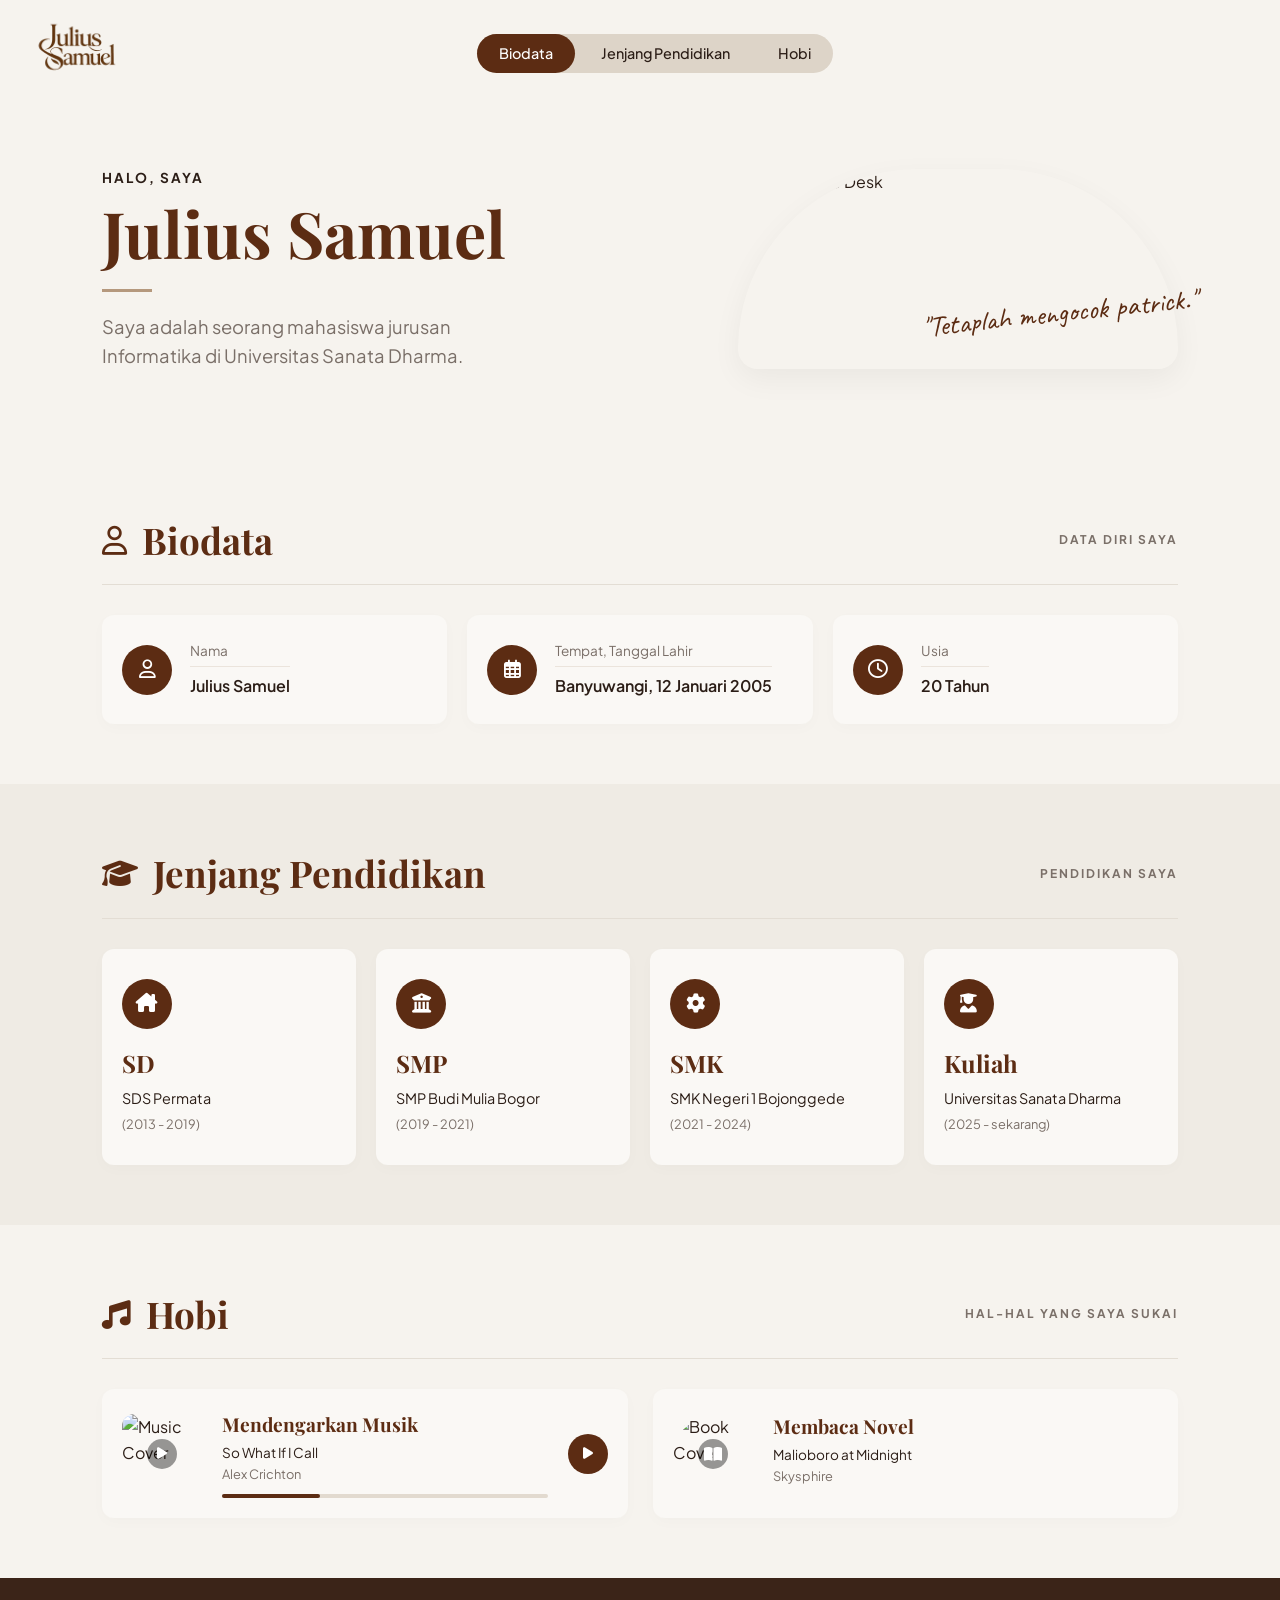
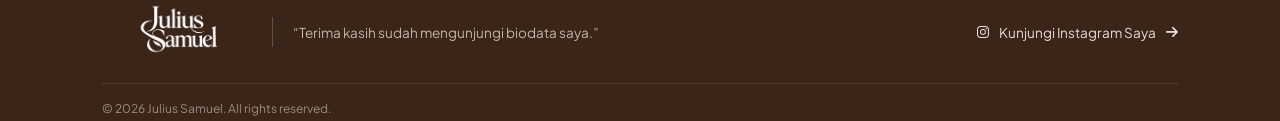
==== HTML CSS/index.html @ c6c00d2a "css 1" ====
<!DOCTYPE html>
<html lang="id">
<head>
    <meta charset="UTF-8">
    <meta name="viewport" content="width=device-width, initial-scale=1.0">
    <title>Julius Samuel - Portfolio</title>
    <link rel="stylesheet" href="style.css">
    <!-- Font Awesome untuk Icon -->
    <link rel="stylesheet" href="https://cdnjs.cloudflare.com/ajax/libs/font-awesome/6.4.0/css/all.min.css">
    <!-- Google Fonts -->
    <link rel="preconnect" href="https://fonts.googleapis.com">
    <link rel="preconnect" href="https://fonts.gstatic.com" crossorigin>
    <link href="https://fonts.googleapis.com/css2?family=Caveat&family=Playfair+Display:ital,wght@0,600;0,700;1,400&family=Plus+Jakarta+Sans:wght@400;500;600;700&display=swap" rel="stylesheet">
</head>
<body>

    <!-- Header / Navbar -->
    <header class="header">
        <div class="logo-container">
            <img src="Image_25_Sep_2026__13.34.43-removebg-preview.png" alt="Julius Samuel Logo" class="brand-logo">
        </div>
        
        <!-- Navbar di Posisi Tengah -->
        <nav class="navbar-center">
            <a href="#biodata" class="nav-link active">Biodata</a>
            <a href="#pendidikan" class="nav-link">Jenjang Pendidikan</a>
            <a href="#hobi" class="nav-link">Hobi</a>
        </nav>
        
        <div class="header-spacer"></div>
    </header>

    <!-- Hero Section -->
    <section class="hero-section">
        <div class="hero-container">
            <div class="hero-text">
                <span class="sub-title">HALO, SAYA</span>
                <h1 class="hero-name">Julius Samuel</h1>
                <div class="divider-line"></div>
                <p class="hero-desc">
                    Saya adalah seorang mahasiswa jurusan Informatika di Universitas Sanata Dharma.
                </p>
            </div>
            <div class="hero-image-wrapper">
                <div class="hero-image-card">
                    <img src="https://images.unsplash.com/photo-1517842645767-c639042777db?q=80&w=800&auto=format&fit=crop" alt="Workspace Desk">
                </div>
                <div class="quote-tag">
                    "Tetaplah mengocok patrick."
                </div>
            </div>
        </div>
    </section>

    <!-- Section Biodata -->
    <section id="biodata" class="section bg-light">
        <div class="section-container">
            <div class="section-header">
                <div class="section-title">
                    <i class="fa-regular fa-user icon-title"></i>
                    <h2>Biodata</h2>
                </div>
                <span class="section-category">DATA DIRI SAYA</span>
            </div>

            <div class="grid-3">
                <!-- Card Nama -->
                <div class="info-card">
                    <div class="card-icon-circle">
                        <i class="fa-regular fa-user"></i>
                    </div>
                    <div class="card-content">
                        <span class="label">Nama</span>
                        <p class="value">Julius Samuel</p>
                    </div>
                </div>

                <!-- Card Tempat Tanggal Lahir -->
                <div class="info-card">
                    <div class="card-icon-circle">
                        <i class="fa-regular fa-calendar-days"></i>
                    </div>
                    <div class="card-content">
                        <span class="label">Tempat, Tanggal Lahir</span>
                        <p class="value">Banyuwangi, 12 Januari 2005</p>
                    </div>
                </div>

                <!-- Card Usia -->
                <div class="info-card">
                    <div class="card-icon-circle">
                        <i class="fa-regular fa-clock"></i>
                    </div>
                    <div class="card-content">
                        <span class="label">Usia</span>
                        <p class="value">20 Tahun</p>
                    </div>
                </div>
            </div>
        </div>
    </section>

    <!-- Section Jenjang Pendidikan -->
    <section id="pendidikan" class="section bg-medium">
        <div class="section-container">
            <div class="section-header">
                <div class="section-title">
                    <i class="fa-solid fa-graduation-cap icon-title"></i>
                    <h2>Jenjang Pendidikan</h2>
                </div>
                <span class="section-category">PENDIDIKAN SAYA</span>
            </div>

            <div class="grid-4">
                <!-- SD -->
                <div class="edu-card">
                    <div class="card-icon-circle">
                        <i class="fa-solid fa-house-chimney"></i>
                    </div>
                    <h3>SD</h3>
                    <p class="school-name">SDS Permata</p>
                    <span class="year">(2013 - 2019)</span>
                </div>

                <!-- SMP -->
                <div class="edu-card">
                    <div class="card-icon-circle">
                        <i class="fa-solid fa-building-columns"></i>
                    </div>
                    <h3>SMP</h3>
                    <p class="school-name">SMP Budi Mulia Bogor</p>
                    <span class="year">(2019 - 2021)</span>
                </div>

                <!-- SMK -->
                <div class="edu-card">
                    <div class="card-icon-circle">
                        <i class="fa-solid fa-gear"></i>
                    </div>
                    <h3>SMK</h3>
                    <p class="school-name">SMK Negeri 1 Bojonggede</p>
                    <span class="year">(2021 - 2024)</span>
                </div>

                <!-- Kuliah -->
                <div class="edu-card">
                    <div class="card-icon-circle">
                        <i class="fa-solid fa-user-graduate"></i>
                    </div>
                    <h3>Kuliah</h3>
                    <p class="school-name">Universitas Sanata Dharma</p>
                    <span class="year">(2025 - sekarang)</span>
                </div>
            </div>
        </div>
    </section>

    <!-- Section Hobi -->
    <section id="hobi" class="section bg-light">
        <div class="section-container">
            <div class="section-header">
                <div class="section-title">
                    <i class="fa-solid fa-music icon-title"></i>
                    <h2>Hobi</h2>
                </div>
                <span class="section-category">HAL-HAL YANG SAYA SUKAI</span>
            </div>

            <div class="grid-2">
                <!-- Card Musik -->
                <div class="media-card">
                    <div class="media-img-wrapper">
                        <img src="https://encrypted-tbn0.gstatic.com/images?q=tbn:ANd9GcTIN4x_kDYFAgmuiP2aphLvJpqb9gc1ZerIL5PXhTt6cQ&s" alt="Music Cover">
                        <button class="play-btn-overlay"><i class="fa-solid fa-play"></i></button>
                    </div>
                    <div class="media-details">
                        <h3>Mendengarkan Musik</h3>
                        <p class="artist">So What If I Call</p>
                        <span class="album">Alex Crichton</span>
                        <div class="progress-bar-container">
                            <div class="progress-bar"></div>
                        </div>
                    </div>
                    <button class="action-btn"><i class="fa-solid fa-play"></i></button>
                </div>

                <!-- Card Buku -->
                <div class="media-card">
                    <div class="media-img-wrapper circle">
                        <img src="https://images.unsplash.com/photo-1544716278-ca5e3f4abd8c?q=80&w=300&auto=format&fit=crop" alt="Book Cover">
                        <div class="icon-overlay"><i class="fa-solid fa-book-open"></i></div>
                    </div>
                    <div class="media-details">
                        <h3>Membaca Novel</h3>
                        <p class="artist">Malioboro at Midnight</p>
                        <span class="album">Skysphire</span>
                    </div>
                </div>
            </div>
        </div>
    </section>

    <!-- Footer -->
    <footer class="footer">
        <div class="footer-container">
            <div class="footer-left">
                <img src="Image_25_Sep_2026__13.34.43-removebg-preview.png" alt="Julius Samuel Logo" class="footer-logo">
                <div class="footer-divider"></div>
                <p class="footer-quote">“Terima kasih sudah mengunjungi biodata saya.”</p>
            </div>
            <a href="https://instagram.com" target="_blank" class="social-link">
                <i class="fa-brands fa-instagram"></i>
                <span>Kunjungi Instagram Saya</span>
                <i class="fa-solid fa-arrow-right"></i>
            </a>
        </div>
        <div class="copyright">
            © 2026 Julius Samuel. All rights reserved.
        </div>
    </footer>

</body>
</html>
---- HTML CSS/style.css ----
:root {
    --bg-light: #F6F3EE;
    --bg-medium: #EFEBE4;
    --bg-card: #FAF8F5;
    --bg-dark: #3B2418;
    --primary-brown: #5C2C13;
    --accent-brown: #7A3E1D;
    --text-dark: #2B1D16;
    --text-muted: #7A6F68;
    --border-color: #E3DDD4;
    --font-serif: 'Playfair Display', Georgia, serif;
    --font-sans: 'Plus Jakarta Sans', sans-serif;
    --font-handwriting: 'Caveat', cursive;
}

* {
    margin: 0;
    padding: 0;
    box-sizing: border-box;
}

body {
    font-family: var(--font-sans);
    background-color: var(--bg-light);
    color: var(--text-dark);
    line-height: 1.6;
}

.header {
    display: flex;
    justify-content: space-between;
    align-items: center;
    padding: 0px;
    background-color: var(--bg-light);
    position: sticky;
    top: 0;
    z-index: 50;
}

.brand-logo, .footer-logo {
    height: 100px;
    object-fit: contain;
    padding : 0%;
}

.navbar-center {
    display: flex;
    align-items: center;
    background-color: #DDD4C8;
    padding: 0px 0px;
    border-radius: 30px;
    gap: 4px;
}

.nav-link {
    text-decoration: none;
    color: var(--text-dark);
    font-size: 0.9rem;
    font-weight: 500;
    padding: 8px 22px;
    border-radius: 20px;
    transition: all 0.3s ease;
}

.nav-link.active, .nav-link:hover {
    background-color: var(--primary-brown);
    color: #FFFFFF;
}

.header-spacer {
    width: 120px; 
}

.hero-section {
    padding: 60px 8% 80px 8%;
}

.hero-container {
    display: flex;
    align-items: center;
    justify-content: space-between;
    gap: 40px;
}

.hero-text {
    flex: 1;
}

.sub-title {
    font-size: 0.85rem;
    letter-spacing: 2px;
    font-weight: 700;
    color: var(--text-dark);
    display: block;
    margin-bottom: 10px;
}

.hero-name {
    font-family: var(--font-serif);
    font-size: 4rem;
    color: var(--primary-brown);
    font-weight: 700;
    line-height: 1.1;
}

.divider-line {
    width: 50px;
    height: 3px;
    background-color: #B5987D;
    margin: 20px 0;
}

.hero-desc {
    font-size: 1.15rem;
    color: var(--text-muted);
    max-width: 420px;
}

.hero-image-wrapper {
    position: relative;
    flex: 1;
    display: flex;
    justify-content: flex-end;
}

.hero-image-card {
    width: 85%;
    height: 200px;
    border-top-left-radius: 180px;
    border-top-right-radius: 180px;
    border-bottom-left-radius: 20px;
    border-bottom-right-radius: 20px;
    overflow: hidden;
    box-shadow: 0 10px 30px rgba(0,0,0,0.05);
}

.hero-image-card img {
    width: 100%;
    height: 100%;
    object-fit: cover;
}

.quote-tag {
    position: absolute;
    right: -20px;
    bottom: 40px;
    font-family: var(--font-handwriting);
    font-size: 1.8rem;
    color: var(--primary-brown);
    transform: rotate(-6deg);
    line-height: 1.1;
    text-align: center;
}

.section {
    padding: 60px 8%;
}

.bg-light {
    background-color: var(--bg-light);
}

.bg-medium {
    background-color: var(--bg-medium);
}

.section-container {
    max-width: 1200px;
    margin: 0 auto;
}

.section-header {
    display: flex;
    justify-content: space-between;
    align-items: center;
    border-bottom: 1px solid var(--border-color);
    padding-bottom: 15px;
    margin-bottom: 30px;
}

.section-title {
    display: flex;
    align-items: center;
    gap: 15px;
}

.icon-title {
    font-size: 1.8rem;
    color: var(--primary-brown);
}

.section-title h2 {
    font-family: var(--font-serif);
    font-size: 2.3rem;
    color: var(--primary-brown);
}

.section-category {
    font-size: 0.75rem;
    font-weight: 700;
    letter-spacing: 2px;
    color: var(--text-muted);
}

.grid-3 {
    display: grid;
    grid-template-columns: repeat(3, 1fr);
    gap: 20px;
}

.grid-4 {
    display: grid;
    grid-template-columns: repeat(4, 1fr);
    gap: 20px;
}

.grid-2 {
    display: grid;
    grid-template-columns: repeat(2, 1fr);
    gap: 25px;
}

.info-card {
    background-color: var(--bg-card);
    padding: 25px 20px;
    border-radius: 12px;
    display: flex;
    align-items: center;
    gap: 18px;
    box-shadow: 0 4px 15px rgba(0,0,0,0.02);
}

.card-icon-circle {
    width: 50px;
    height: 50px;
    background-color: var(--primary-brown);
    color: #FFFFFF;
    border-radius: 50%;
    display: flex;
    align-items: center;
    justify-content: center;
    font-size: 1.2rem;
    flex-shrink: 0;
}

.card-content .label {
    font-size: 0.85rem;
    color: var(--text-muted);
    display: block;
    border-bottom: 1px solid #EBE4DC;
    padding-bottom: 4px;
    margin-bottom: 6px;
}

.card-content .value {
    font-weight: 600;
    color: var(--text-dark);
}

.edu-card {
    background-color: var(--bg-card);
    padding: 30px 20px;
    border-radius: 12px;
    display: flex;
    flex-direction: column;
    align-items: flex-start;
    box-shadow: 0 4px 15px rgba(0,0,0,0.02);
}

.edu-card h3 {
    font-family: var(--font-serif);
    font-size: 1.5rem;
    color: var(--primary-brown);
    margin: 15px 0 5px 0;
}

.edu-card .school-name {
    font-size: 0.9rem;
    color: var(--text-dark);
}

.edu-card .year {
    font-size: 0.8rem;
    color: var(--text-muted);
    margin-top: 4px;
}

.media-card {
    background-color: var(--bg-card);
    padding: 20px;
    border-radius: 12px;
    display: flex;
    align-items: center;
    gap: 20px;
    position: relative;
    box-shadow: 0 4px 15px rgba(0,0,0,0.02);
}

.media-img-wrapper {
    width: 80px;
    height: 80px;
    border-radius: 12px;
    overflow: hidden;
    position: relative;
    flex-shrink: 0;
}

.media-img-wrapper.circle {
    border-radius: 50%;
}

.media-img-wrapper img {
    width: 100%;
    height: 100%;
    object-fit: cover;
}

.play-btn-overlay, .icon-overlay {
    position: absolute;
    top: 50%;
    left: 50%;
    transform: translate(-50%, -50%);
    background: rgba(0, 0, 0, 0.4);
    color: #FFF;
    border: none;
    border-radius: 50%;
    width: 30px;
    height: 30px;
    display: flex;
    align-items: center;
    justify-content: center;
    cursor: pointer;
}

.media-details {
    flex: 1;
}

.media-details h3 {
    font-family: var(--font-serif);
    font-size: 1.2rem;
    color: var(--primary-brown);
}

.media-details .artist {
    font-size: 0.85rem;
    color: var(--text-dark);
    margin-top: 2px;
}

.media-details .album {
    font-size: 0.8rem;
    color: var(--text-muted);
    display: block;
    margin-bottom: 10px;
}

.progress-bar-container {
    width: 100%;
    height: 4px;
    background-color: #E2DACF;
    border-radius: 2px;
}

.progress-bar {
    width: 30%;
    height: 100%;
    background-color: var(--primary-brown);
    border-radius: 2px;
}

.action-btn {
    width: 40px;
    height: 40px;
    border-radius: 50%;
    background-color: var(--primary-brown);
    color: #FFF;
    border: none;
    display: flex;
    align-items: center;
    justify-content: center;
    cursor: pointer;
    transition: background 0.2s;
}

.action-btn:hover {
    background-color: var(--accent-brown);
}

/* FOOTER */
.footer {
    background-color: var(--bg-dark);
    color: #E6DCD3;
    padding: 4px 8% 2px 8%;
}

.footer-container {
    display: flex;
    justify-content: space-between;
    align-items: center;
    padding-bottom: 1px;
    border-bottom: 1px solid rgba(255, 255, 255, 0.1);
}

.footer-left {
    display: flex;
    align-items: center;
    gap: 20px;
}

.footer-logo {
    filter: brightness(0) invert(1); /* Membuat logo putih jika format SVG/PNG transparan */
}

.footer-divider {
    width: 1px;
    height: 30px;
    background-color: rgba(255, 255, 255, 0.2);
}

.footer-quote {
    font-size: 0.85rem;
    color: #C2B4A8;
}

.social-link {
    display: flex;
    align-items: center;
    gap: 10px;
    color: #E6DCD3;
    text-decoration: none;
    font-size: 0.85rem;
    transition: color 0.2s;
}

.social-link:hover {
    color: #FFFFFF;
}

.copyright {
    text-align: left;
    font-size: 0.75rem;
    color: #9C8C80;
    margin-top: 15px;
}

@media (max-width: 992px) {
    .grid-4 {
        grid-template-columns: repeat(2, 1fr);
    }
    .grid-3 {
        grid-template-columns: 1fr;
    }
    .hero-container {
        flex-direction: column;
    }
    .header {
        flex-direction: column;
        gap: 15px;
    }
    .header-spacer {
        display: none;
    }
}

@media (max-width: 600px) {
    .grid-4, .grid-2 {
        grid-template-columns: 1fr;
    }
    .footer-container {
        flex-direction: column;
        align-items: flex-start;
        gap: 20px;
    }
}
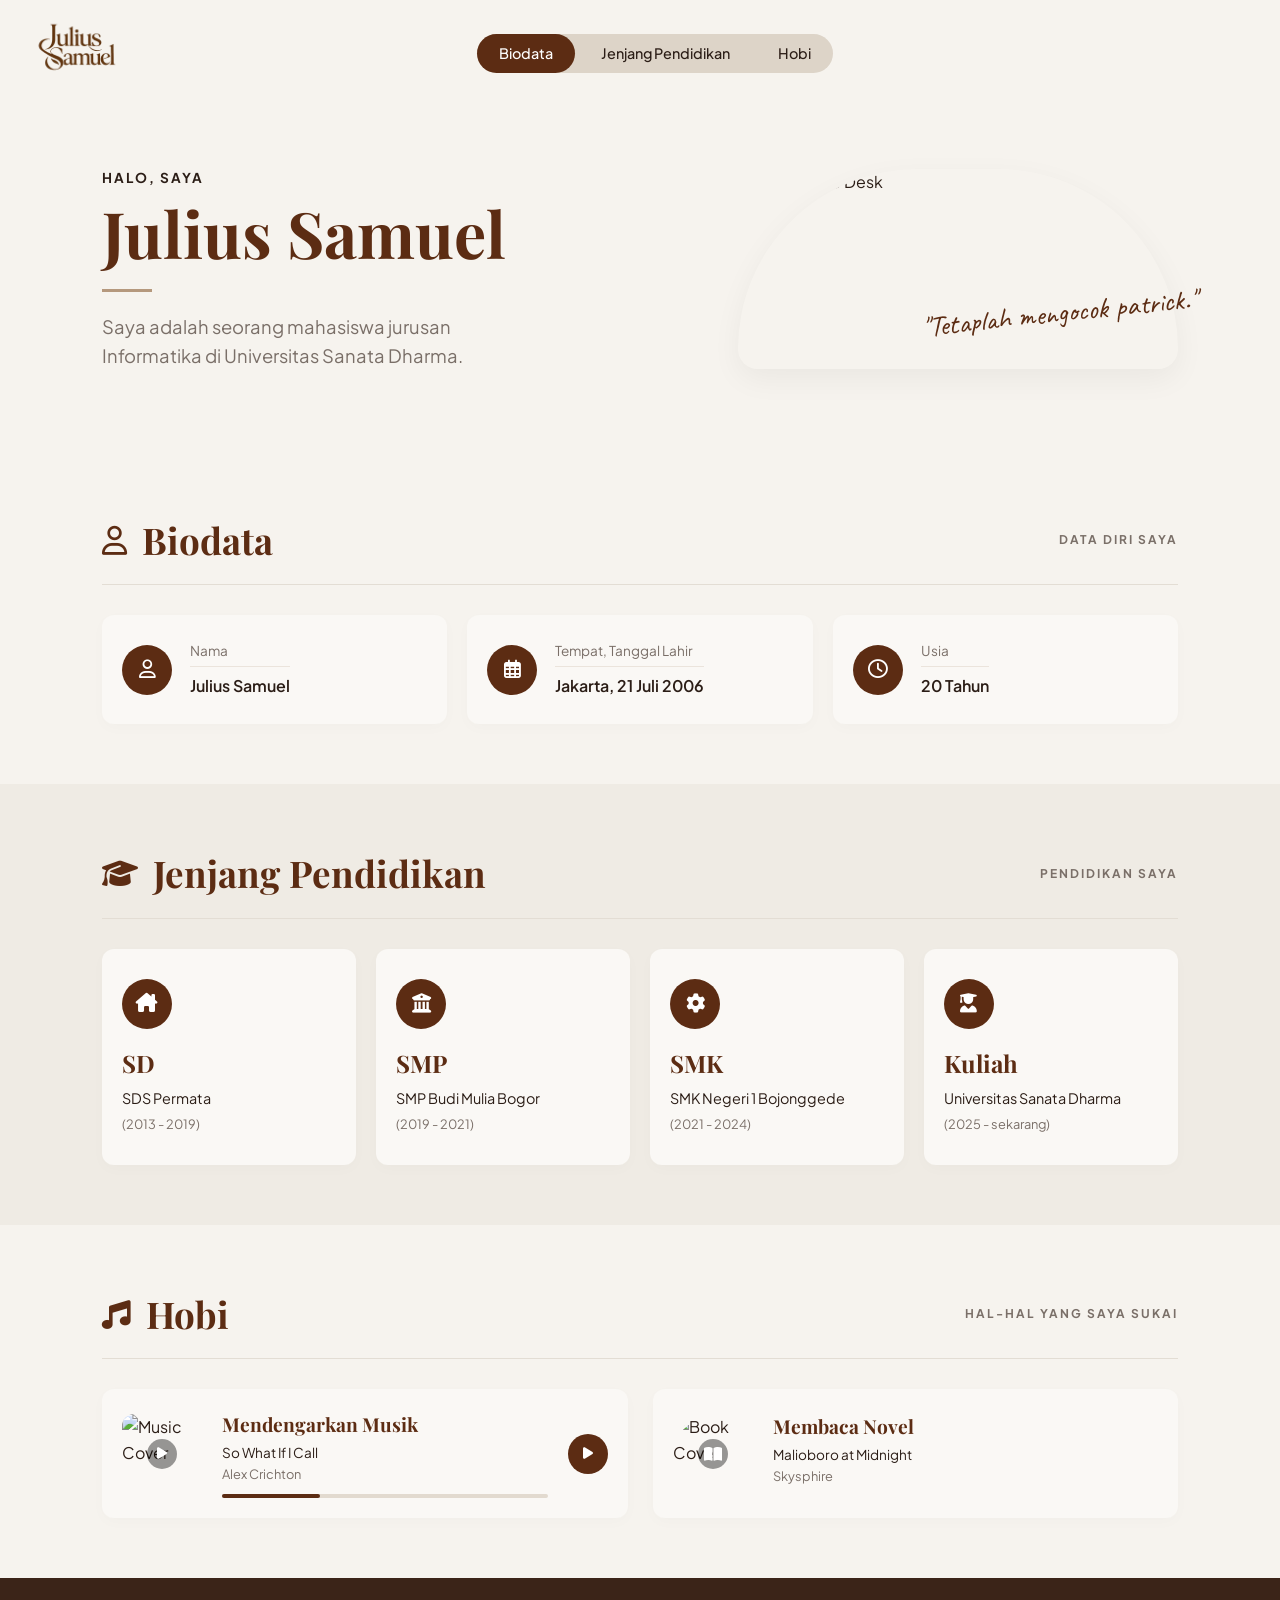
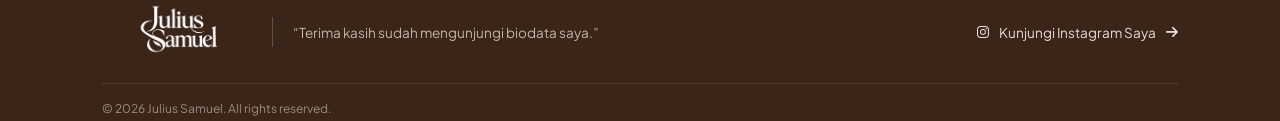
==== commit ef9e2ff3: "html tanggal" ====
--- a/HTML CSS/index.html
+++ b/HTML CSS/index.html
@@ -82,7 +82,7 @@
                     </div>
                     <div class="card-content">
                         <span class="label">Tempat, Tanggal Lahir</span>
-                        <p class="value">Banyuwangi, 12 Januari 2005</p>
+                        <p class="value">Jakarta, 21 Juli 2006</p>
                     </div>
                 </div>
 
